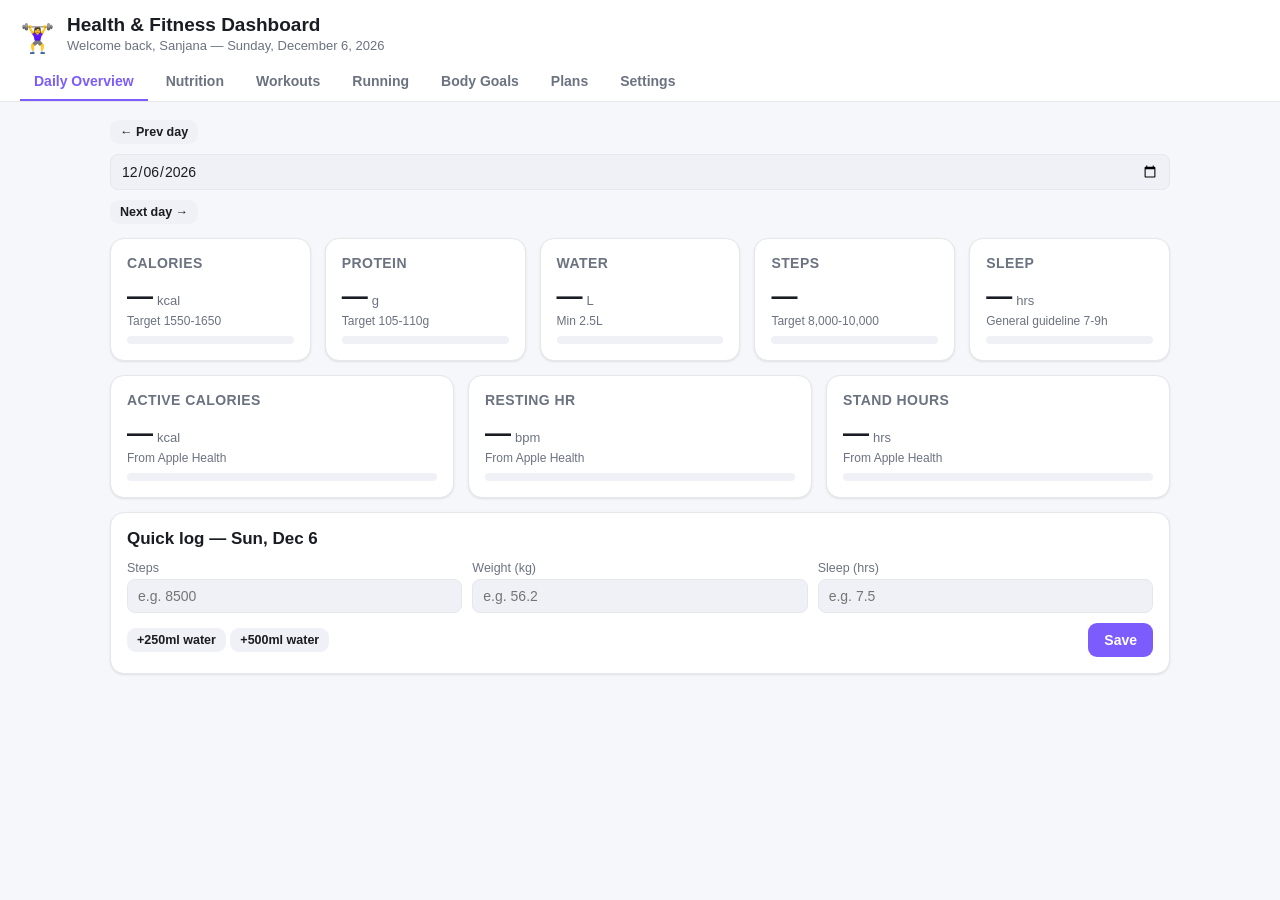
==== health-fitness-dashboard/index.html @ bfcb830a "Add personal health & fitness dashboard with Apple Health import Static web app tracking daily nutri" ====
<!doctype html>
<html lang="en">
<head>
  <meta charset="UTF-8" />
  <meta name="viewport" content="width=device-width, initial-scale=1.0" />
  <title>Sanjana's Health &amp; Fitness Dashboard</title>
  <link rel="stylesheet" href="css/styles.css" />
</head>
<body>
  <header class="app-header">
    <div class="app-header__title">
      <span class="app-header__logo">🏋️‍♀️</span>
      <div>
        <h1>Health &amp; Fitness Dashboard</h1>
        <p id="header-date" class="app-header__subtitle"></p>
      </div>
    </div>
    <nav class="tabs" id="tabs">
      <button class="tab-btn active" data-tab="overview">Daily Overview</button>
      <button class="tab-btn" data-tab="nutrition">Nutrition</button>
      <button class="tab-btn" data-tab="workouts">Workouts</button>
      <button class="tab-btn" data-tab="running">Running</button>
      <button class="tab-btn" data-tab="goals">Body Goals</button>
      <button class="tab-btn" data-tab="plans">Plans</button>
      <button class="tab-btn" data-tab="settings">Settings</button>
    </nav>
  </header>

  <main id="app">
    <section id="tab-overview" class="tab-panel active"></section>
    <section id="tab-nutrition" class="tab-panel"></section>
    <section id="tab-workouts" class="tab-panel"></section>
    <section id="tab-running" class="tab-panel"></section>
    <section id="tab-goals" class="tab-panel"></section>
    <section id="tab-plans" class="tab-panel"></section>
    <section id="tab-settings" class="tab-panel"></section>
  </main>

  <div id="toast" class="toast"></div>

  <script src="js/vendor/chart.umd.js"></script>
  <script src="js/profile.js"></script>
  <script src="js/plans.js"></script>
  <script src="js/store.js"></script>
  <script src="js/appleHealthImport.js"></script>
  <script src="js/app.js"></script>
</body>
</html>
---- health-fitness-dashboard/css/styles.css ----
:root {
  --bg: #f6f7fb;
  --surface: #ffffff;
  --surface-2: #f0f1f6;
  --text: #1a1c23;
  --text-muted: #6b7280;
  --border: #e5e7eb;
  --primary: #7c5cfc;
  --primary-dark: #6743f0;
  --good: #16a34a;
  --warn: #d97706;
  --bad: #dc2626;
  --radius: 14px;
  --shadow: 0 1px 3px rgba(0, 0, 0, 0.06), 0 1px 2px rgba(0, 0, 0, 0.04);
}

@media (prefers-color-scheme: dark) {
  :root {
    --bg: #121218;
    --surface: #1b1c24;
    --surface-2: #24252f;
    --text: #edeef2;
    --text-muted: #9aa0ab;
    --border: #2e3039;
    --shadow: 0 1px 3px rgba(0, 0, 0, 0.4);
  }
}

* { box-sizing: border-box; }

body {
  margin: 0;
  font-family: -apple-system, BlinkMacSystemFont, "Segoe UI", Roboto, Helvetica, Arial, sans-serif;
  background: var(--bg);
  color: var(--text);
}

.app-header {
  position: sticky;
  top: 0;
  z-index: 10;
  background: var(--surface);
  border-bottom: 1px solid var(--border);
  padding: 14px 20px 0;
}
.app-header__title { display: flex; align-items: center; gap: 12px; }
.app-header__logo { font-size: 28px; }
.app-header h1 { margin: 0; font-size: 19px; }
.app-header__subtitle { margin: 2px 0 10px; color: var(--text-muted); font-size: 13px; }

.tabs {
  display: flex;
  gap: 4px;
  overflow-x: auto;
  scrollbar-width: none;
}
.tabs::-webkit-scrollbar { display: none; }
.tab-btn {
  background: none;
  border: none;
  padding: 10px 14px;
  font-size: 14px;
  font-weight: 600;
  color: var(--text-muted);
  cursor: pointer;
  border-bottom: 2px solid transparent;
  white-space: nowrap;
}
.tab-btn:hover { color: var(--text); }
.tab-btn.active { color: var(--primary); border-bottom-color: var(--primary); }

main { padding: 18px 20px 60px; max-width: 1100px; margin: 0 auto; }

.tab-panel { display: none; }
.tab-panel.active { display: block; animation: fadein 0.15s ease; }
@keyframes fadein { from { opacity: 0; } to { opacity: 1; } }

.grid { display: grid; gap: 14px; }
.grid-cards { grid-template-columns: repeat(auto-fit, minmax(160px, 1fr)); }
.grid-2 { grid-template-columns: repeat(auto-fit, minmax(320px, 1fr)); }

.card {
  background: var(--surface);
  border: 1px solid var(--border);
  border-radius: var(--radius);
  padding: 16px;
  box-shadow: var(--shadow);
}
.card h3 { margin: 0 0 10px; font-size: 14px; color: var(--text-muted); text-transform: uppercase; letter-spacing: 0.03em; }
.card h2 { margin: 0 0 12px; font-size: 17px; }

.metric-card { text-align: left; }
.metric-card .value { font-size: 26px; font-weight: 700; }
.metric-card .unit { font-size: 13px; color: var(--text-muted); font-weight: 500; margin-left: 4px; }
.metric-card .target { font-size: 12px; color: var(--text-muted); margin-top: 2px; }

.progress-bar {
  height: 8px;
  background: var(--surface-2);
  border-radius: 6px;
  overflow: hidden;
  margin-top: 8px;
}
.progress-bar__fill { height: 100%; background: var(--primary); transition: width 0.3s ease; }
.progress-bar__fill.good { background: var(--good); }
.progress-bar__fill.warn { background: var(--warn); }
.progress-bar__fill.bad { background: var(--bad); }

.badge { display: inline-block; padding: 2px 9px; border-radius: 999px; font-size: 12px; font-weight: 600; }
.badge.good { background: rgba(22,163,74,0.12); color: var(--good); }
.badge.warn { background: rgba(217,119,6,0.12); color: var(--warn); }
.badge.bad { background: rgba(220,38,38,0.12); color: var(--bad); }
.badge.neutral { background: var(--surface-2); color: var(--text-muted); }

.banner {
  padding: 10px 14px;
  border-radius: 10px;
  font-size: 13.5px;
  font-weight: 600;
  margin-bottom: 12px;
}
.banner.bad { background: rgba(220,38,38,0.1); color: var(--bad); }
.banner.warn { background: rgba(217,119,6,0.1); color: var(--warn); }
.banner.good { background: rgba(22,163,74,0.1); color: var(--good); }

table { width: 100%; border-collapse: collapse; font-size: 13.5px; }
th, td { text-align: left; padding: 8px 6px; border-bottom: 1px solid var(--border); }
th { color: var(--text-muted); font-weight: 600; font-size: 12px; text-transform: uppercase; }
tr:last-child td { border-bottom: none; }

input, select, textarea, button {
  font-family: inherit;
  font-size: 14px;
}
input, select, textarea {
  background: var(--surface-2);
  border: 1px solid var(--border);
  border-radius: 8px;
  padding: 8px 10px;
  color: var(--text);
  width: 100%;
}
label { font-size: 12.5px; color: var(--text-muted); display: block; margin-bottom: 4px; }
.field { margin-bottom: 10px; }
.form-row { display: flex; gap: 10px; flex-wrap: wrap; }
.form-row .field { flex: 1; min-width: 100px; }

.btn {
  background: var(--primary);
  color: #fff;
  border: none;
  border-radius: 9px;
  padding: 9px 16px;
  font-weight: 600;
  cursor: pointer;
}
.btn:hover { background: var(--primary-dark); }
.btn.secondary { background: var(--surface-2); color: var(--text); }
.btn.danger { background: var(--bad); color: #fff; }
.btn.small { padding: 5px 10px; font-size: 12.5px; }

.icon-btn {
  background: none;
  border: none;
  color: var(--text-muted);
  cursor: pointer;
  font-size: 15px;
  padding: 2px 6px;
}
.icon-btn:hover { color: var(--bad); }

.section-title { display: flex; align-items: center; justify-content: space-between; margin: 22px 0 10px; }
.section-title h2 { margin: 0; font-size: 17px; }

.week-grid { display: grid; grid-template-columns: repeat(7, 1fr); gap: 8px; }
@media (max-width: 720px) { .week-grid { grid-template-columns: repeat(2, 1fr); } }

.day-card {
  background: var(--surface);
  border: 1px solid var(--border);
  border-radius: var(--radius);
  padding: 10px;
  text-align: center;
}
.day-card.today { border-color: var(--primary); box-shadow: 0 0 0 2px rgba(124,92,252,0.15); }
.day-card .dow { font-size: 11px; color: var(--text-muted); font-weight: 700; text-transform: uppercase; }
.day-card .date-num { font-size: 12px; color: var(--text-muted); margin-bottom: 6px; }
.day-card .label { font-size: 12.5px; font-weight: 600; min-height: 32px; margin-bottom: 8px; }
.day-card .check {
  width: 30px; height: 30px; border-radius: 50%;
  border: 2px solid var(--border);
  background: none; cursor: pointer; font-size: 15px;
  display: inline-flex; align-items: center; justify-content: center;
}
.day-card .check.done { background: var(--good); border-color: var(--good); color: #fff; }
.day-card .check.rest { background: var(--surface-2); border-color: var(--border); color: var(--text-muted); }

.streak-banner {
  background: linear-gradient(135deg, var(--primary), #a78bfa);
  color: #fff; border-radius: var(--radius); padding: 16px; margin-bottom: 14px;
  display: flex; align-items: center; justify-content: space-between; flex-wrap: wrap; gap: 8px;
}
.streak-banner .big { font-size: 24px; font-weight: 800; }

.accordion { border: 1px solid var(--border); border-radius: var(--radius); margin-bottom: 10px; overflow: hidden; background: var(--surface); }
.accordion__head { padding: 12px 14px; cursor: pointer; display: flex; justify-content: space-between; align-items: center; font-weight: 700; font-size: 14px; }
.accordion__body { padding: 0 14px 14px; display: none; }
.accordion.open .accordion__body { display: block; }
.accordion__body ul { margin: 6px 0; padding-left: 18px; }
.accordion__body li { margin-bottom: 4px; font-size: 13.5px; }

.chart-wrap { position: relative; height: 260px; }

.muted { color: var(--text-muted); font-size: 13px; }
.mt { margin-top: 14px; }
.mb { margin-bottom: 14px; }
.flex-between { display: flex; align-items: center; justify-content: space-between; gap: 10px; flex-wrap: wrap; }

.toast {
  position: fixed; bottom: 20px; left: 50%; transform: translateX(-50%) translateY(20px);
  background: var(--text); color: var(--bg);
  padding: 10px 18px; border-radius: 10px; font-size: 13.5px; font-weight: 600;
  opacity: 0; pointer-events: none; transition: all 0.25s ease; z-index: 100;
}
.toast.show { opacity: 1; transform: translateX(-50%) translateY(0); }

.pill-group { display: flex; gap: 8px; flex-wrap: wrap; margin-bottom: 10px; }
.pill {
  border: 1px solid var(--border); background: var(--surface-2);
  border-radius: 999px; padding: 5px 12px; font-size: 12.5px; cursor: pointer; font-weight: 600; color: var(--text-muted);
}
.pill.active { background: var(--primary); color: #fff; border-color: var(--primary); }

.grocery-cat h4 { margin: 14px 0 6px; font-size: 13.5px; }
.grocery-cat ul { margin: 0; padding-left: 18px; }
.grocery-cat li { font-size: 13.5px; margin-bottom: 3px; }
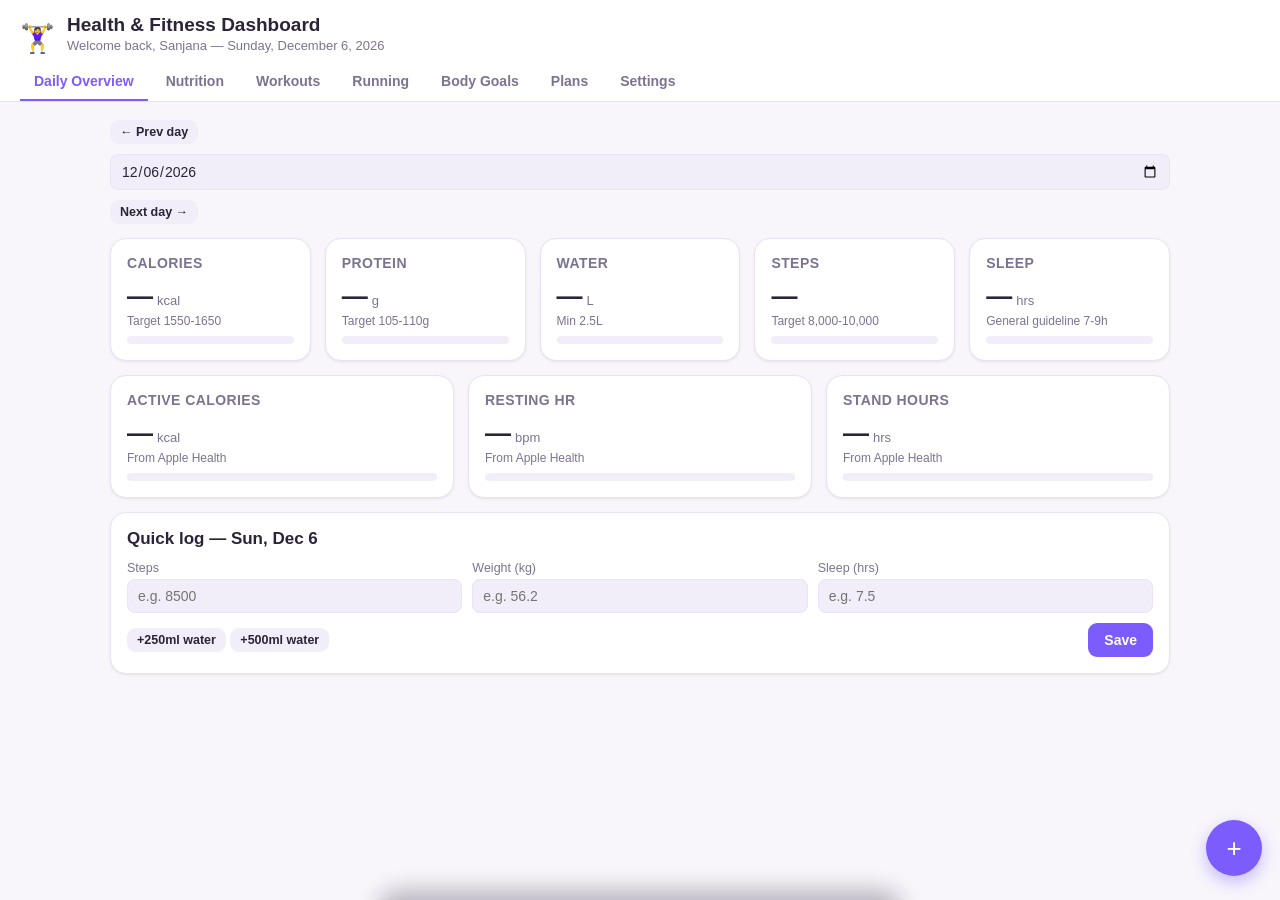
==== commit 6ce6dcbc: "Make the dashboard phone-first, faster to log, and warmer in tone Based on feedback that logging fel" ====
--- a/health-fitness-dashboard/index.html
+++ b/health-fitness-dashboard/index.html
@@ -36,6 +36,65 @@
     <section id="tab-settings" class="tab-panel"></section>
   </main>
 
+  <nav class="bottom-nav" id="bottom-nav">
+    <div class="bottom-nav__inner">
+      <button class="bn-btn active" data-tab="overview"><span class="bn-icon">🏠</span>Today</button>
+      <button class="bn-btn" data-tab="nutrition"><span class="bn-icon">🍽️</span>Log</button>
+      <button class="bn-btn" data-tab="workouts"><span class="bn-icon">💪</span>Moves</button>
+      <button class="bn-btn" data-tab="running"><span class="bn-icon">🏃‍♀️</span>Runs</button>
+      <button class="bn-btn" data-sheet="more"><span class="bn-icon">•••</span>More</button>
+    </div>
+  </nav>
+
+  <button class="fab" id="fab" aria-label="Quick log" title="Quick log">+</button>
+
+  <div class="sheet-backdrop" id="sheet-backdrop"></div>
+
+  <div class="sheet" id="quick-sheet">
+    <div class="sheet__handle"></div>
+    <div class="sheet__title">Quick log</div>
+    <button class="sheet__row" data-quick="water250">
+      <span class="sheet__icon">💧</span>
+      <span class="sheet__row-text">+250ml water</span>
+    </button>
+    <button class="sheet__row" data-quick="water500">
+      <span class="sheet__icon">💧</span>
+      <span class="sheet__row-text">+500ml water</span>
+    </button>
+    <button class="sheet__row" data-quick="workout-done">
+      <span class="sheet__icon">✓</span>
+      <span class="sheet__row-text">
+        Mark today's workout done
+        <span class="sheet__desc" id="quick-today-label"></span>
+      </span>
+    </button>
+    <button class="sheet__row" data-quick="log-meal">
+      <span class="sheet__icon">🍽️</span>
+      <span class="sheet__row-text">Log a meal</span>
+    </button>
+    <button class="sheet__row" data-quick="log-run">
+      <span class="sheet__icon">🏃‍♀️</span>
+      <span class="sheet__row-text">Log a run</span>
+    </button>
+  </div>
+
+  <div class="sheet" id="more-sheet">
+    <div class="sheet__handle"></div>
+    <div class="sheet__title">More</div>
+    <button class="sheet__row" data-tab="goals">
+      <span class="sheet__icon">🎯</span>
+      <span class="sheet__row-text">Body Goals</span>
+    </button>
+    <button class="sheet__row" data-tab="plans">
+      <span class="sheet__icon">📋</span>
+      <span class="sheet__row-text">Plans</span>
+    </button>
+    <button class="sheet__row" data-tab="settings">
+      <span class="sheet__icon">⚙️</span>
+      <span class="sheet__row-text">Settings</span>
+    </button>
+  </div>
+
   <div id="toast" class="toast"></div>
 
   <script src="js/vendor/chart.umd.js"></script>
--- a/health-fitness-dashboard/css/styles.css
+++ b/health-fitness-dashboard/css/styles.css
@@ -1,29 +1,59 @@
 :root {
-  --bg: #f6f7fb;
+  --bg: #f8f6fb;
   --surface: #ffffff;
-  --surface-2: #f0f1f6;
-  --text: #1a1c23;
-  --text-muted: #6b7280;
-  --border: #e5e7eb;
+  --surface-2: #f2eef9;
+  --text: #2b2438;
+  --text-muted: #7c7391;
+  --border: #e9e3f5;
   --primary: #7c5cfc;
   --primary-dark: #6743f0;
-  --good: #16a34a;
-  --warn: #d97706;
-  --bad: #dc2626;
-  --radius: 14px;
-  --shadow: 0 1px 3px rgba(0, 0, 0, 0.06), 0 1px 2px rgba(0, 0, 0, 0.04);
+  --good: #2f9e6e;
+  --warn: #d98c3d;
+  --bad: #d97a92;
+  --radius: 16px;
+  --shadow: 0 1px 3px rgba(43, 36, 56, 0.06), 0 1px 2px rgba(43, 36, 56, 0.04);
+  --safe-bottom: env(safe-area-inset-bottom, 0px);
 }
 
 @media (prefers-color-scheme: dark) {
   :root {
-    --bg: #121218;
-    --surface: #1b1c24;
-    --surface-2: #24252f;
-    --text: #edeef2;
-    --text-muted: #9aa0ab;
-    --border: #2e3039;
+    --bg: #1a1625;
+    --surface: #241f33;
+    --surface-2: #2d2740;
+    --text: #f0ecf7;
+    --text-muted: #a99fc0;
+    --border: #3a3350;
+    --good: #4cbf8f;
+    --warn: #e3a35f;
+    --bad: #e8879c;
     --shadow: 0 1px 3px rgba(0, 0, 0, 0.4);
   }
+}
+
+:root[data-theme="dark"] {
+  --bg: #1a1625;
+  --surface: #241f33;
+  --surface-2: #2d2740;
+  --text: #f0ecf7;
+  --text-muted: #a99fc0;
+  --border: #3a3350;
+  --good: #4cbf8f;
+  --warn: #e3a35f;
+  --bad: #e8879c;
+  --shadow: 0 1px 3px rgba(0, 0, 0, 0.4);
+}
+
+:root[data-theme="light"] {
+  --bg: #f8f6fb;
+  --surface: #ffffff;
+  --surface-2: #f2eef9;
+  --text: #2b2438;
+  --text-muted: #7c7391;
+  --border: #e9e3f5;
+  --good: #2f9e6e;
+  --warn: #d98c3d;
+  --bad: #d97a92;
+  --shadow: 0 1px 3px rgba(43, 36, 56, 0.06), 0 1px 2px rgba(43, 36, 56, 0.04);
 }
 
 * { box-sizing: border-box; }
@@ -71,6 +101,113 @@
 
 main { padding: 18px 20px 60px; max-width: 1100px; margin: 0 auto; }
 
+/* Bottom nav + FAB: the primary way this is used is one-handed, on a phone */
+.bottom-nav {
+  display: none;
+  position: fixed;
+  left: 0;
+  right: 0;
+  bottom: 0;
+  z-index: 20;
+  background: var(--surface);
+  border-top: 1px solid var(--border);
+  padding: 6px 4px calc(6px + var(--safe-bottom));
+  box-shadow: 0 -2px 10px rgba(43, 36, 56, 0.06);
+}
+.bottom-nav__inner { display: flex; justify-content: space-between; max-width: 520px; margin: 0 auto; }
+.bottom-nav .bn-btn {
+  flex: 1;
+  background: none;
+  border: none;
+  display: flex;
+  flex-direction: column;
+  align-items: center;
+  gap: 2px;
+  padding: 7px 2px;
+  border-radius: 12px;
+  color: var(--text-muted);
+  font-size: 10.5px;
+  font-weight: 600;
+  cursor: pointer;
+}
+.bottom-nav .bn-btn .bn-icon { font-size: 19px; line-height: 1; }
+.bottom-nav .bn-btn.active { color: var(--primary); background: color-mix(in srgb, var(--primary) 10%, transparent); }
+
+.fab {
+  position: fixed;
+  right: 18px;
+  bottom: 24px;
+  z-index: 21;
+  width: 56px;
+  height: 56px;
+  border-radius: 50%;
+  background: var(--primary);
+  color: #fff;
+  border: none;
+  font-size: 26px;
+  line-height: 1;
+  box-shadow: 0 6px 16px rgba(124, 92, 252, 0.4);
+  cursor: pointer;
+  display: flex;
+  align-items: center;
+  justify-content: center;
+}
+.fab:hover { background: var(--primary-dark); }
+
+.sheet-backdrop {
+  display: none;
+  position: fixed;
+  inset: 0;
+  background: rgba(43, 36, 56, 0.32);
+  z-index: 30;
+}
+.sheet-backdrop.open { display: block; }
+.sheet {
+  position: fixed;
+  left: 0;
+  right: 0;
+  bottom: 0;
+  z-index: 31;
+  background: var(--surface);
+  border-radius: 20px 20px 0 0;
+  padding: 10px 18px calc(20px + var(--safe-bottom));
+  max-width: 520px;
+  margin: 0 auto;
+  transform: translateY(100%);
+  transition: transform 0.22s ease;
+  box-shadow: 0 -8px 24px rgba(43, 36, 56, 0.18);
+}
+.sheet.open { transform: translateY(0); }
+.sheet__handle { width: 36px; height: 4px; border-radius: 4px; background: var(--border); margin: 6px auto 14px; }
+.sheet__title { font-size: 13px; font-weight: 700; color: var(--text-muted); text-transform: uppercase; letter-spacing: 0.03em; margin: 4px 0 10px; }
+.sheet__row {
+  width: 100%;
+  display: flex;
+  align-items: center;
+  gap: 12px;
+  background: none;
+  border: none;
+  text-align: left;
+  padding: 13px 4px;
+  font-size: 15px;
+  font-weight: 600;
+  color: var(--text);
+  cursor: pointer;
+  border-bottom: 1px solid var(--border);
+}
+.sheet__row:last-of-type { border-bottom: none; }
+.sheet__row .sheet__icon { font-size: 19px; width: 24px; text-align: center; }
+.sheet__row .sheet__desc { font-weight: 400; color: var(--text-muted); font-size: 12.5px; display: block; margin-top: 1px; }
+.sheet__row-text { display: flex; flex-direction: column; }
+
+@media (max-width: 720px) {
+  .app-header .tabs { display: none; }
+  .app-header { padding: 12px 16px 12px; }
+  main { padding: 14px 14px 100px; }
+  .bottom-nav { display: block; }
+  .fab { right: 16px; bottom: calc(74px + var(--safe-bottom)); }
+}
+
 .tab-panel { display: none; }
 .tab-panel.active { display: block; animation: fadein 0.15s ease; }
 @keyframes fadein { from { opacity: 0; } to { opacity: 1; } }
@@ -107,21 +244,26 @@
 .progress-bar__fill.bad { background: var(--bad); }
 
 .badge { display: inline-block; padding: 2px 9px; border-radius: 999px; font-size: 12px; font-weight: 600; }
-.badge.good { background: rgba(22,163,74,0.12); color: var(--good); }
-.badge.warn { background: rgba(217,119,6,0.12); color: var(--warn); }
-.badge.bad { background: rgba(220,38,38,0.12); color: var(--bad); }
+.badge.good { background: color-mix(in srgb, var(--good) 14%, transparent); color: var(--good); }
+.badge.warn { background: color-mix(in srgb, var(--warn) 14%, transparent); color: var(--warn); }
+.badge.bad { background: color-mix(in srgb, var(--bad) 16%, transparent); color: var(--bad); }
 .badge.neutral { background: var(--surface-2); color: var(--text-muted); }
 
 .banner {
-  padding: 10px 14px;
-  border-radius: 10px;
+  display: flex;
+  align-items: flex-start;
+  gap: 9px;
+  padding: 11px 14px;
+  border-radius: 12px;
   font-size: 13.5px;
-  font-weight: 600;
+  font-weight: 500;
+  line-height: 1.45;
   margin-bottom: 12px;
 }
-.banner.bad { background: rgba(220,38,38,0.1); color: var(--bad); }
-.banner.warn { background: rgba(217,119,6,0.1); color: var(--warn); }
-.banner.good { background: rgba(22,163,74,0.1); color: var(--good); }
+.banner .banner__icon { flex-shrink: 0; font-size: 15px; line-height: 1.5; }
+.banner.bad { background: color-mix(in srgb, var(--bad) 14%, var(--surface)); color: var(--text); }
+.banner.warn { background: color-mix(in srgb, var(--warn) 14%, var(--surface)); color: var(--text); }
+.banner.good { background: color-mix(in srgb, var(--good) 14%, var(--surface)); color: var(--text); }
 
 table { width: 100%; border-collapse: collapse; font-size: 13.5px; }
 th, td { text-align: left; padding: 8px 6px; border-bottom: 1px solid var(--border); }
@@ -234,3 +376,30 @@
 .grocery-cat h4 { margin: 14px 0 6px; font-size: 13.5px; }
 .grocery-cat ul { margin: 0; padding-left: 18px; }
 .grocery-cat li { font-size: 13.5px; margin-bottom: 3px; }
+
+.chip-row {
+  display: flex;
+  gap: 8px;
+  overflow-x: auto;
+  padding: 2px 2px 10px;
+  margin-bottom: 4px;
+  scrollbar-width: none;
+}
+.chip-row::-webkit-scrollbar { display: none; }
+.chip {
+  flex-shrink: 0;
+  display: flex;
+  flex-direction: column;
+  align-items: flex-start;
+  gap: 2px;
+  border: 1px solid var(--border);
+  background: var(--surface-2);
+  border-radius: 14px;
+  padding: 9px 13px;
+  cursor: pointer;
+  text-align: left;
+  min-width: 132px;
+}
+.chip:hover { border-color: var(--primary); }
+.chip .chip__name { font-size: 12.5px; font-weight: 700; color: var(--text); }
+.chip .chip__meta { font-size: 11px; color: var(--text-muted); }
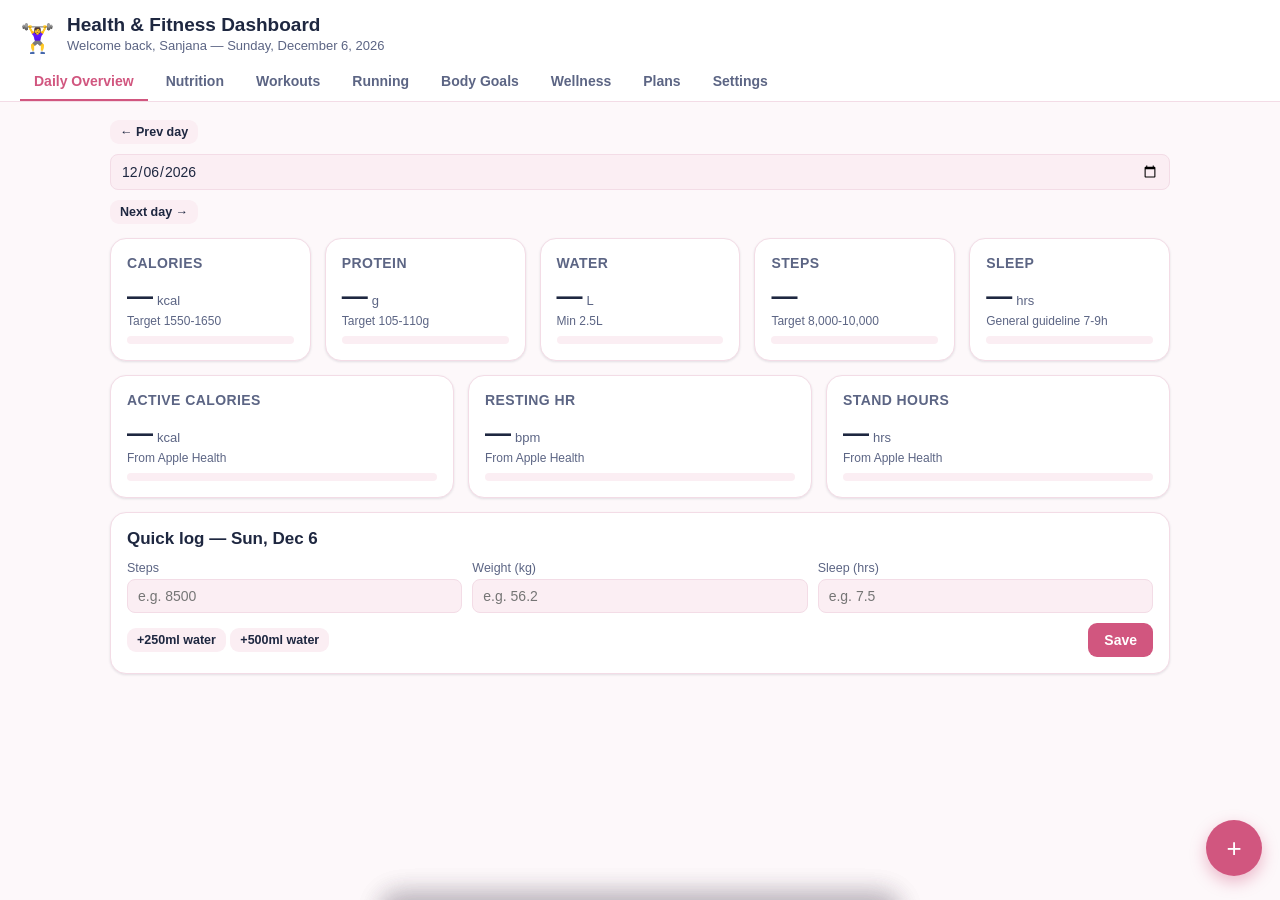
==== commit 770a42e1: "Add Wellness tab, meal prep checklist, monthly report, rose palette Based on context from her earlie" ====
--- a/health-fitness-dashboard/index.html
+++ b/health-fitness-dashboard/index.html
@@ -21,6 +21,7 @@
       <button class="tab-btn" data-tab="workouts">Workouts</button>
       <button class="tab-btn" data-tab="running">Running</button>
       <button class="tab-btn" data-tab="goals">Body Goals</button>
+      <button class="tab-btn" data-tab="wellness">Wellness</button>
       <button class="tab-btn" data-tab="plans">Plans</button>
       <button class="tab-btn" data-tab="settings">Settings</button>
     </nav>
@@ -32,6 +33,7 @@
     <section id="tab-workouts" class="tab-panel"></section>
     <section id="tab-running" class="tab-panel"></section>
     <section id="tab-goals" class="tab-panel"></section>
+    <section id="tab-wellness" class="tab-panel"></section>
     <section id="tab-plans" class="tab-panel"></section>
     <section id="tab-settings" class="tab-panel"></section>
   </main>
@@ -85,6 +87,10 @@
       <span class="sheet__icon">🎯</span>
       <span class="sheet__row-text">Body Goals</span>
     </button>
+    <button class="sheet__row" data-tab="wellness">
+      <span class="sheet__icon">🌸</span>
+      <span class="sheet__row-text">Wellness</span>
+    </button>
     <button class="sheet__row" data-tab="plans">
       <span class="sheet__icon">📋</span>
       <span class="sheet__row-text">Plans</span>
--- a/health-fitness-dashboard/css/styles.css
+++ b/health-fitness-dashboard/css/styles.css
@@ -1,59 +1,69 @@
 :root {
-  --bg: #f8f6fb;
+  --bg: #fdf8fa;
   --surface: #ffffff;
-  --surface-2: #f2eef9;
-  --text: #2b2438;
-  --text-muted: #7c7391;
-  --border: #e9e3f5;
-  --primary: #7c5cfc;
-  --primary-dark: #6743f0;
+  --surface-2: #fbeef3;
+  --text: #1e2740;
+  --text-muted: #5c6584;
+  --border: #f3dce6;
+  --primary: #d1567f;
+  --primary-dark: #b23f66;
   --good: #2f9e6e;
   --warn: #d98c3d;
-  --bad: #d97a92;
+  --bad: #cc6b4a;
+  --accent-navy: #1e2740;
   --radius: 16px;
-  --shadow: 0 1px 3px rgba(43, 36, 56, 0.06), 0 1px 2px rgba(43, 36, 56, 0.04);
+  --shadow: 0 1px 3px rgba(30, 39, 64, 0.07), 0 1px 2px rgba(30, 39, 64, 0.05);
   --safe-bottom: env(safe-area-inset-bottom, 0px);
 }
 
 @media (prefers-color-scheme: dark) {
   :root {
-    --bg: #1a1625;
-    --surface: #241f33;
-    --surface-2: #2d2740;
-    --text: #f0ecf7;
-    --text-muted: #a99fc0;
-    --border: #3a3350;
+    --bg: #141a30;
+    --surface: #1c2444;
+    --surface-2: #242c52;
+    --text: #f5eef1;
+    --text-muted: #9aa3c4;
+    --border: #313a63;
+    --primary: #f08bab;
+    --primary-dark: #e56f95;
     --good: #4cbf8f;
     --warn: #e3a35f;
-    --bad: #e8879c;
+    --bad: #e2856a;
+    --accent-navy: #3a4a7a;
     --shadow: 0 1px 3px rgba(0, 0, 0, 0.4);
   }
 }
 
 :root[data-theme="dark"] {
-  --bg: #1a1625;
-  --surface: #241f33;
-  --surface-2: #2d2740;
-  --text: #f0ecf7;
-  --text-muted: #a99fc0;
-  --border: #3a3350;
+  --bg: #141a30;
+  --surface: #1c2444;
+  --surface-2: #242c52;
+  --text: #f5eef1;
+  --text-muted: #9aa3c4;
+  --border: #313a63;
+  --primary: #f08bab;
+  --primary-dark: #e56f95;
   --good: #4cbf8f;
   --warn: #e3a35f;
-  --bad: #e8879c;
+  --bad: #e2856a;
+  --accent-navy: #3a4a7a;
   --shadow: 0 1px 3px rgba(0, 0, 0, 0.4);
 }
 
 :root[data-theme="light"] {
-  --bg: #f8f6fb;
+  --bg: #fdf8fa;
   --surface: #ffffff;
-  --surface-2: #f2eef9;
-  --text: #2b2438;
-  --text-muted: #7c7391;
-  --border: #e9e3f5;
+  --surface-2: #fbeef3;
+  --text: #1e2740;
+  --text-muted: #5c6584;
+  --border: #f3dce6;
+  --primary: #d1567f;
+  --primary-dark: #b23f66;
   --good: #2f9e6e;
   --warn: #d98c3d;
-  --bad: #d97a92;
-  --shadow: 0 1px 3px rgba(43, 36, 56, 0.06), 0 1px 2px rgba(43, 36, 56, 0.04);
+  --bad: #cc6b4a;
+  --accent-navy: #1e2740;
+  --shadow: 0 1px 3px rgba(30, 39, 64, 0.07), 0 1px 2px rgba(30, 39, 64, 0.05);
 }
 
 * { box-sizing: border-box; }
@@ -146,7 +156,7 @@
   border: none;
   font-size: 26px;
   line-height: 1;
-  box-shadow: 0 6px 16px rgba(124, 92, 252, 0.4);
+  box-shadow: 0 6px 16px color-mix(in srgb, var(--primary) 40%, transparent);
   cursor: pointer;
   display: flex;
   align-items: center;
@@ -324,7 +334,7 @@
   padding: 10px;
   text-align: center;
 }
-.day-card.today { border-color: var(--primary); box-shadow: 0 0 0 2px rgba(124,92,252,0.15); }
+.day-card.today { border-color: var(--primary); box-shadow: 0 0 0 2px color-mix(in srgb, var(--primary) 15%, transparent); }
 .day-card .dow { font-size: 11px; color: var(--text-muted); font-weight: 700; text-transform: uppercase; }
 .day-card .date-num { font-size: 12px; color: var(--text-muted); margin-bottom: 6px; }
 .day-card .label { font-size: 12.5px; font-weight: 600; min-height: 32px; margin-bottom: 8px; }
@@ -338,7 +348,7 @@
 .day-card .check.rest { background: var(--surface-2); border-color: var(--border); color: var(--text-muted); }
 
 .streak-banner {
-  background: linear-gradient(135deg, var(--primary), #a78bfa);
+  background: linear-gradient(135deg, var(--primary), var(--accent-navy));
   color: #fff; border-radius: var(--radius); padding: 16px; margin-bottom: 14px;
   display: flex; align-items: center; justify-content: space-between; flex-wrap: wrap; gap: 8px;
 }
@@ -376,6 +386,15 @@
 .grocery-cat h4 { margin: 14px 0 6px; font-size: 13.5px; }
 .grocery-cat ul { margin: 0; padding-left: 18px; }
 .grocery-cat li { font-size: 13.5px; margin-bottom: 3px; }
+
+.checklist { display: flex; flex-direction: column; margin-top: 6px; }
+.check-row { display: flex; align-items: center; gap: 10px; padding: 10px 4px; border-bottom: 1px solid var(--border); font-size: 14px; cursor: pointer; }
+.check-row:last-child { border-bottom: none; }
+.check-row input[type="checkbox"] { width: 19px; height: 19px; accent-color: var(--primary); flex-shrink: 0; }
+.check-row--skip { opacity: 0.55; cursor: default; }
+
+.stat-value { font-size: 26px; font-weight: 700; }
+.stat-value .unit { font-size: 13px; color: var(--text-muted); font-weight: 500; margin-left: 4px; }
 
 .chip-row {
   display: flex;
